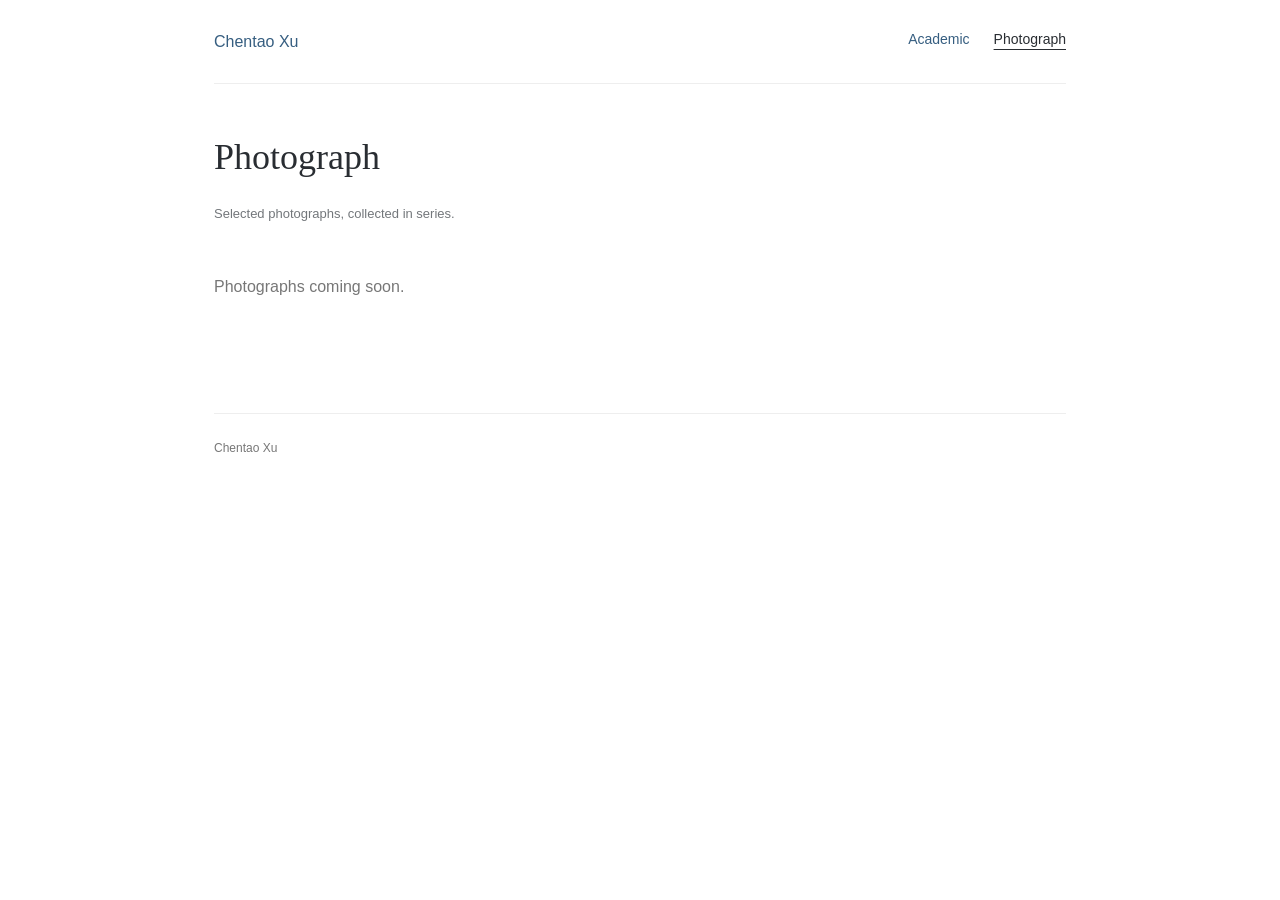
==== photograph/index.html @ 05ad2313 "Refine academic homepage and add year-based photography series" ====
<!doctype html><html lang="en"><head><meta charset="utf-8"><meta name="viewport" content="width=device-width,initial-scale=1"><title>Photograph · Chentao Xu</title><link rel="stylesheet" href="../styles.css"><script src="albums.js" defer></script><script src="gallery.js" defer></script></head><body><div class="page"><header><a href="../">Chentao Xu</a><nav><a href="../">Academic</a><a href="./" aria-current="page">Photograph</a></nav></header><main><h1>Photograph</h1><p class="muted">Selected photographs, collected in series.</p><div id="collection"><p class="empty">Photographs coming soon.</p></div><noscript>Please enable JavaScript to view the collection.</noscript></main><footer>Chentao Xu</footer></div></body></html>
---- styles.css ----
*{box-sizing:border-box}body{margin:0;background:#fff;color:#292d32;font:16px/1.7 -apple-system,BlinkMacSystemFont,"Segoe UI",Arial,sans-serif}a{color:#365e80;text-decoration:none}a:hover{text-decoration:underline}a:focus-visible{outline:2px solid #365e80;outline-offset:4px}.page{max-width:900px;margin:auto;padding:0 24px}header{display:flex;justify-content:space-between;gap:20px;padding:28px 0;border-bottom:1px solid #eee}nav{display:flex;gap:24px;font-size:14px}nav a[aria-current]{color:#292d32;text-decoration:underline;text-underline-offset:5px}main{padding:52px 0 64px}.intro{display:grid;grid-template-columns:1fr 180px;gap:52px;margin-bottom:52px}.portrait{width:180px;height:220px;object-fit:cover}h1{font:400 36px/1.2 Georgia,serif;margin:0 0 24px}h2{font-size:20px;margin:0 0 24px}h3{font-size:16px;margin:0;font-weight:600}p{margin:0 0 16px;overflow-wrap:anywhere}section+section{margin-top:40px}.entry{display:grid;grid-template-columns:180px 1fr;gap:24px;margin-bottom:24px}.entry p{margin:0}.muted,figcaption{font-size:13px;color:#73777b}footer{padding:24px 0;border-top:1px solid #eee;color:#777;font-size:12px}.albums{display:grid;grid-template-columns:repeat(2,minmax(0,1fr));gap:28px}.album img{width:100%;aspect-ratio:3/2;object-fit:cover}.gallery figure{margin:32px 0}.gallery img{width:100%;height:auto;display:block}.back{display:block;margin:24px 0}.empty{margin:48px 0;color:#777}@media(max-width:600px){.intro{grid-template-columns:1fr;gap:24px}.portrait{grid-row:1;width:120px;height:150px}.entry{grid-template-columns:1fr;gap:4px}.albums{grid-template-columns:1fr}h1{font-size:30px}}
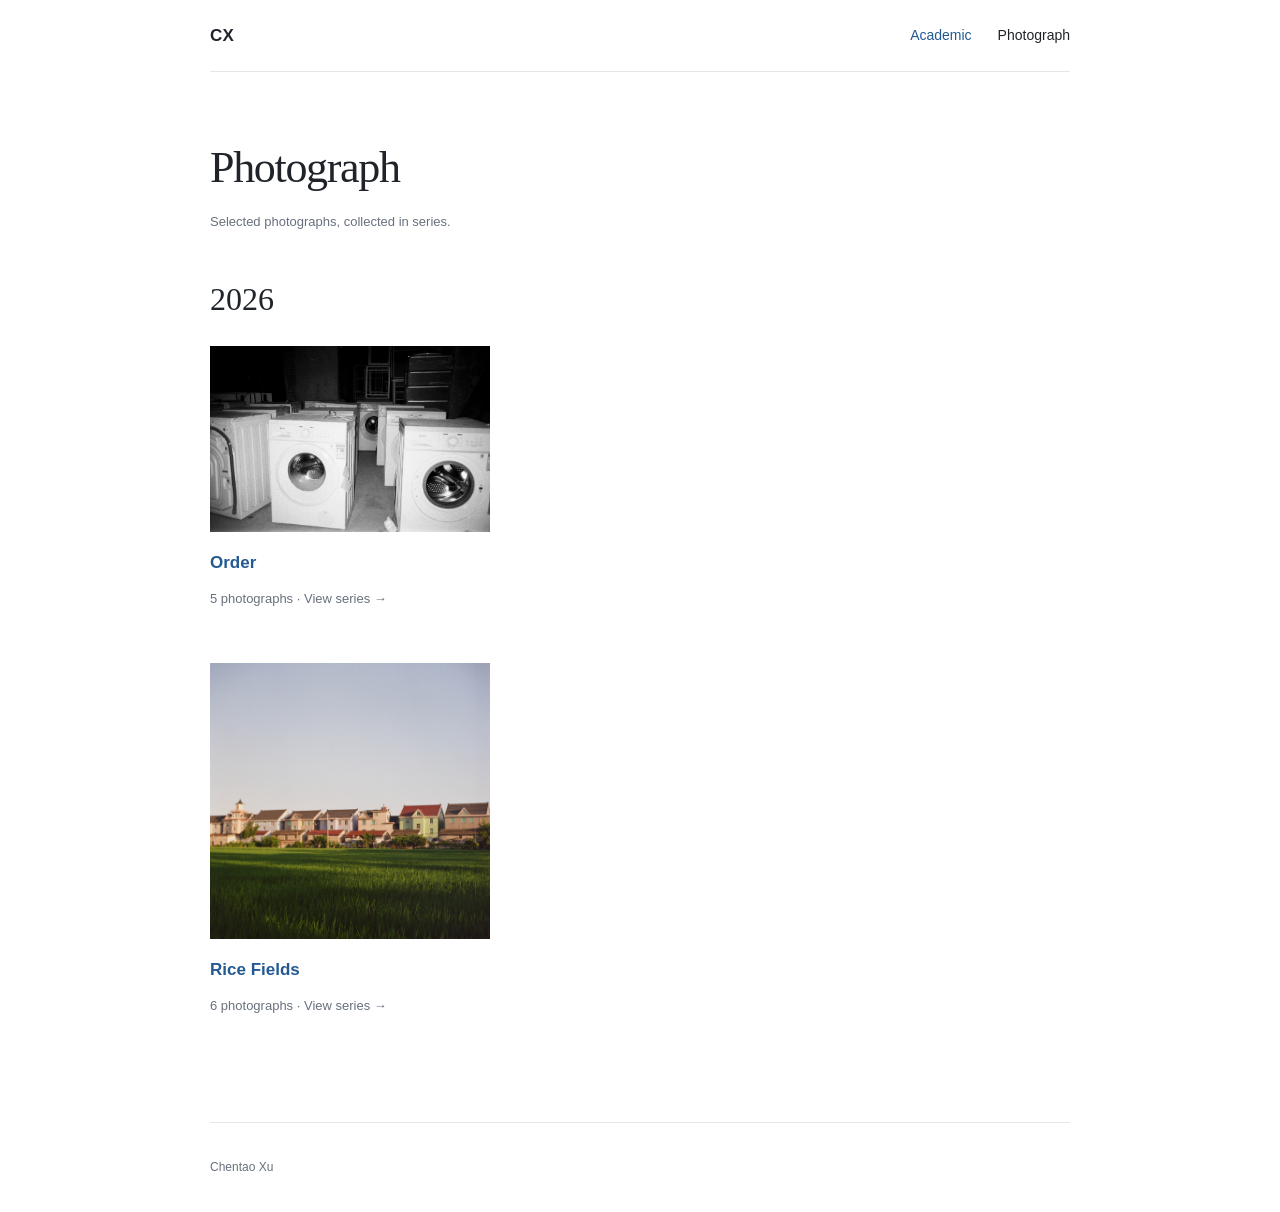
==== commit 89f4e2ef: "Restore minimal layout and curate photography collections" ====
--- a/photograph/index.html
+++ b/photograph/index.html
@@ -1 +1 @@
-<!doctype html><html lang="en"><head><meta charset="utf-8"><meta name="viewport" content="width=device-width,initial-scale=1"><title>Photograph · Chentao Xu</title><link rel="stylesheet" href="../styles.css"><script src="albums.js" defer></script><script src="gallery.js" defer></script></head><body><div class="page"><header><a href="../">Chentao Xu</a><nav><a href="../">Academic</a><a href="./" aria-current="page">Photograph</a></nav></header><main><h1>Photograph</h1><p class="muted">Selected photographs, collected in series.</p><div id="collection"><p class="empty">Photographs coming soon.</p></div><noscript>Please enable JavaScript to view the collection.</noscript></main><footer>Chentao Xu</footer></div></body></html>
+<!doctype html><html lang="en"><head><meta charset="utf-8"><meta name="viewport" content="width=device-width,initial-scale=1"><title>Photograph · Chentao Xu</title><link rel="stylesheet" href="../styles.css?v=3"><script src="albums.js?v=3" defer></script><script src="gallery.js?v=3" defer></script></head><body><div class="page-shell"><header class="site-header"><a class="wordmark" href="../" aria-label="Home">CX</a><nav><a href="../">Academic</a><a href="./" aria-current="page">Photograph</a></nav></header><main class="photo-main"><h1>Photograph</h1><p class="muted">Selected photographs, collected in series.</p><div id="collection"><p class="empty">Photographs coming soon.</p></div><noscript>Please enable JavaScript to view the collection.</noscript></main><footer>Chentao Xu</footer></div></body></html>
--- a/styles.css
+++ b/styles.css
@@ -1 +1,196 @@
-*{box-sizing:border-box}body{margin:0;background:#fff;color:#292d32;font:16px/1.7 -apple-system,BlinkMacSystemFont,"Segoe UI",Arial,sans-serif}a{color:#365e80;text-decoration:none}a:hover{text-decoration:underline}a:focus-visible{outline:2px solid #365e80;outline-offset:4px}.page{max-width:900px;margin:auto;padding:0 24px}header{display:flex;justify-content:space-between;gap:20px;padding:28px 0;border-bottom:1px solid #eee}nav{display:flex;gap:24px;font-size:14px}nav a[aria-current]{color:#292d32;text-decoration:underline;text-underline-offset:5px}main{padding:52px 0 64px}.intro{display:grid;grid-template-columns:1fr 180px;gap:52px;margin-bottom:52px}.portrait{width:180px;height:220px;object-fit:cover}h1{font:400 36px/1.2 Georgia,serif;margin:0 0 24px}h2{font-size:20px;margin:0 0 24px}h3{font-size:16px;margin:0;font-weight:600}p{margin:0 0 16px;overflow-wrap:anywhere}section+section{margin-top:40px}.entry{display:grid;grid-template-columns:180px 1fr;gap:24px;margin-bottom:24px}.entry p{margin:0}.muted,figcaption{font-size:13px;color:#73777b}footer{padding:24px 0;border-top:1px solid #eee;color:#777;font-size:12px}.albums{display:grid;grid-template-columns:repeat(2,minmax(0,1fr));gap:28px}.album img{width:100%;aspect-ratio:3/2;object-fit:cover}.gallery figure{margin:32px 0}.gallery img{width:100%;height:auto;display:block}.back{display:block;margin:24px 0}.empty{margin:48px 0;color:#777}@media(max-width:600px){.intro{grid-template-columns:1fr;gap:24px}.portrait{grid-row:1;width:120px;height:150px}.entry{grid-template-columns:1fr;gap:4px}.albums{grid-template-columns:1fr}h1{font-size:30px}}
+:root {
+  --text: #20242a;
+  --muted: #68717d;
+  --accent: #245a92;
+  --line: #e3e7eb;
+}
+
+* { box-sizing: border-box; }
+
+html { scroll-behavior: smooth; }
+
+body {
+  margin: 0;
+  color: var(--text);
+  background: #fff;
+  font-family: -apple-system, BlinkMacSystemFont, "Segoe UI", Arial, sans-serif;
+  line-height: 1.6;
+  -webkit-font-smoothing: antialiased;
+}
+
+a { color: var(--accent); text-decoration: none; }
+a:hover { text-decoration: underline; }
+
+.page-shell {
+  width: min(860px, calc(100% - 40px));
+  margin: 0 auto;
+}
+
+.site-header {
+  min-height: 72px;
+  display: flex;
+  align-items: center;
+  justify-content: space-between;
+  border-bottom: 1px solid var(--line);
+}
+
+.wordmark {
+  color: var(--text);
+  font-size: 17px;
+  font-weight: 700;
+  letter-spacing: 0.02em;
+}
+
+.wordmark:hover { text-decoration: none; }
+
+nav {
+  display: flex;
+  gap: 26px;
+  font-size: 14px;
+}
+
+.hero {
+  display: grid;
+  grid-template-columns: minmax(0, 1fr) 250px;
+  gap: 64px;
+  align-items: start;
+  padding: 100px 0 96px;
+}
+
+h1 {
+  margin: 0 0 20px;
+  font-family: Georgia, "Times New Roman", serif;
+  font-size: clamp(44px, 7vw, 64px);
+  font-weight: 500;
+  letter-spacing: -0.03em;
+  line-height: 1.1;
+}
+
+.intro {
+  max-width: 520px;
+  margin: 0;
+  color: var(--muted);
+  font-size: 18px;
+}
+
+.contact-row { margin-top: 28px; font-size: 14px; }
+.contact-row span { margin-left: 4px; }
+
+.profile-summary {
+  padding-left: 28px;
+  border-left: 2px solid var(--line);
+}
+
+dl { margin: 0; }
+dl > div + div { margin-top: 24px; }
+
+dt {
+  color: var(--muted);
+  font-size: 12px;
+  font-weight: 600;
+  letter-spacing: 0.06em;
+  text-transform: uppercase;
+}
+
+dd {
+  margin: 5px 0 0;
+  font-size: 14px;
+  line-height: 1.5;
+}
+
+.section {
+  padding: 72px 0 92px;
+  border-top: 1px solid var(--line);
+}
+
+.section-heading h2 {
+  margin: 0 0 34px;
+  font-family: Georgia, "Times New Roman", serif;
+  font-size: 32px;
+  font-weight: 500;
+}
+
+.timeline { border-top: 1px solid var(--line); }
+
+.timeline-item {
+  display: grid;
+  grid-template-columns: 140px 1fr;
+  gap: 28px;
+  padding: 25px 0;
+  border-bottom: 1px solid var(--line);
+}
+
+.date {
+  margin: 3px 0 0;
+  color: var(--muted);
+  font-size: 13px;
+  font-variant-numeric: tabular-nums;
+}
+
+.timeline-item h3 {
+  margin: 0 0 4px;
+  font-size: 17px;
+  font-weight: 600;
+}
+
+.timeline-item p:last-child {
+  margin: 0;
+  color: var(--muted);
+  font-size: 14px;
+}
+
+footer {
+  min-height: 90px;
+  display: flex;
+  align-items: center;
+  justify-content: space-between;
+  border-top: 1px solid var(--line);
+  color: var(--muted);
+  font-size: 12px;
+}
+
+@media (max-width: 680px) {
+  .hero {
+    grid-template-columns: 1fr;
+    gap: 46px;
+    padding: 72px 0;
+  }
+
+  .profile-summary {
+    padding: 24px 0 0;
+    border-top: 1px solid var(--line);
+    border-left: 0;
+  }
+
+  .timeline-item { grid-template-columns: 1fr; gap: 8px; }
+  footer { min-height: 110px; }
+}
+
+/* Additions to the approved minimal layout. */
+.portrait { position: relative; overflow: hidden; width: 180px; height: 220px; margin: 0 auto; }
+.portrait img { position: absolute; display: block; width: 180%; max-width: none; height: auto; left: -12%; top: -23%; }
+.contact-row a { overflow-wrap: anywhere; }
+.contact-row .github { display: inline-block; margin-top: 10px; }
+nav a[aria-current="page"] { color: var(--text); }
+a:focus-visible { outline: 2px solid var(--accent); outline-offset: 4px; }
+.photo-main { padding: 72px 0 92px; }
+.photo-main > h1 { font-size: 44px; }
+.muted, figcaption { color: var(--muted); font-size: 13px; }
+.empty { margin: 48px 0; color: var(--muted); }
+.photo-main section { margin-top: 48px; }
+.photo-main h2 { font: 500 32px Georgia, serif; margin: 0 0 28px; }
+.albums { display: grid; grid-template-columns: 1fr; gap: 40px; }
+.album { display: block; min-width: 0; }
+.album-preview { display: grid; grid-template-columns: repeat(3, minmax(0, 1fr)); gap: 10px; align-items: center; }
+.album-preview img { display: block; width: 100%; height: auto; }
+.album h3 { font-size: 17px; font-weight: 600; margin-bottom: 6px; }
+.back { display: inline-block; margin: 24px 0; }
+.gallery { max-width: 620px; margin: 0 auto; }
+.gallery figure { margin: 40px 0; }
+.gallery img { width: auto; height: auto; max-width: 100%; max-height: 62vh; display: block; margin: 0 auto; }
+figcaption { margin-top: 8px; }
+@media (max-width: 680px) {
+  .portrait { margin: 0; width: 150px; height: 183px; }
+  .albums { grid-template-columns: 1fr; }
+  nav { gap: 18px; }
+}
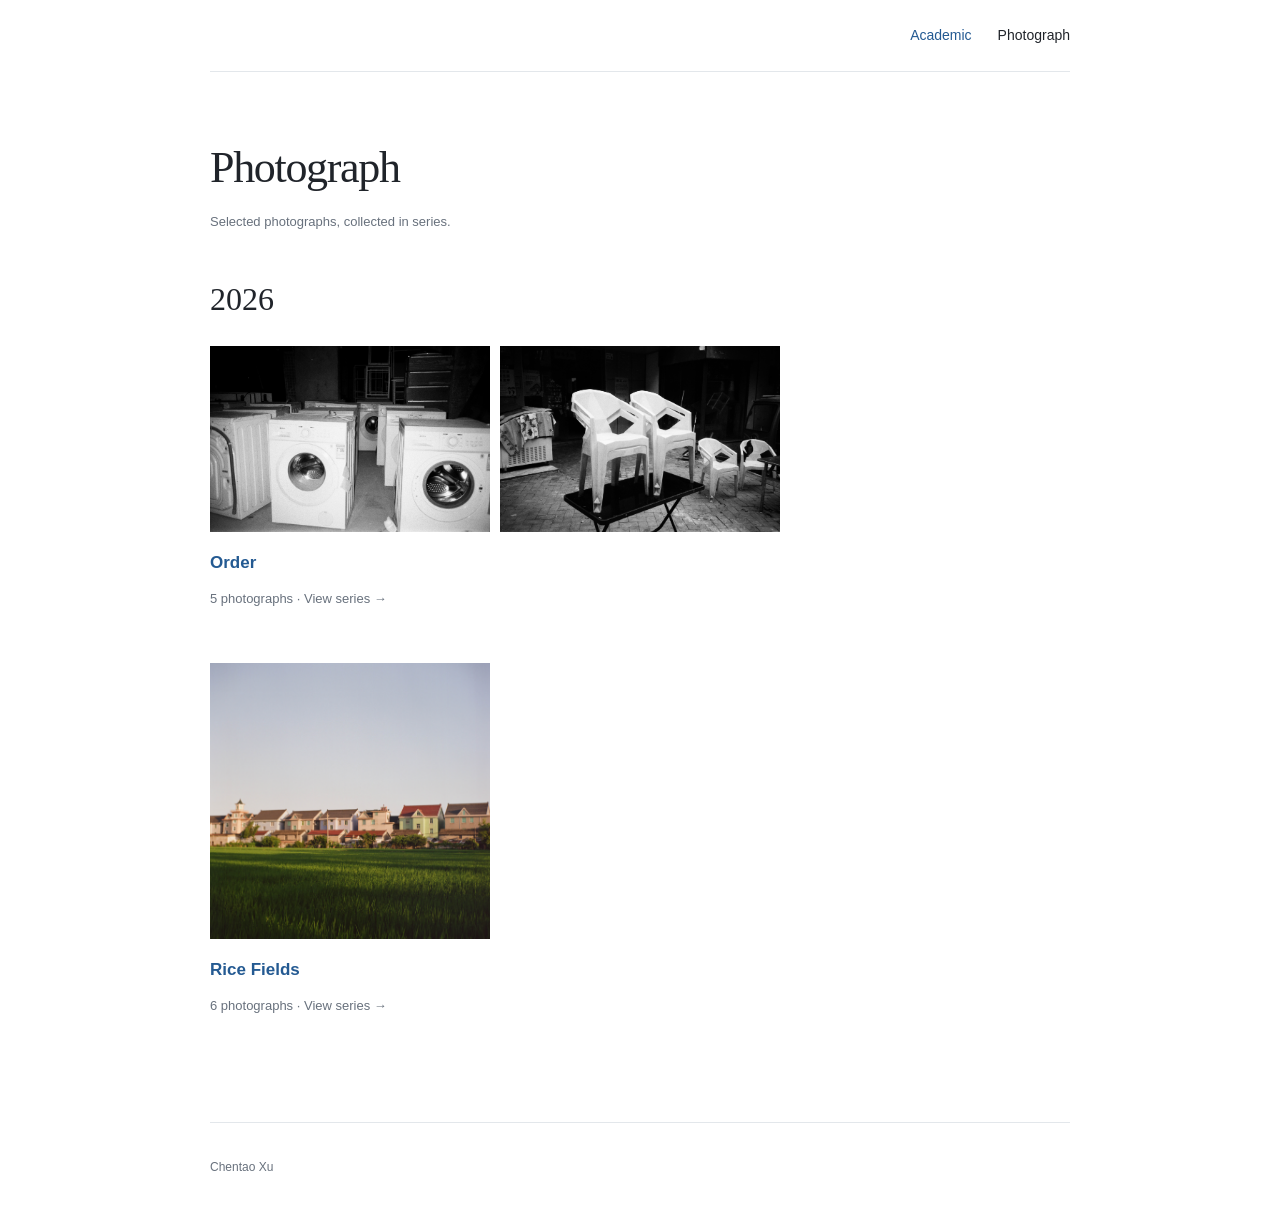
==== commit 9f808690: "Refine mobile portrait layout and simplify site header" ====
--- a/photograph/index.html
+++ b/photograph/index.html
@@ -1 +1 @@
-<!doctype html><html lang="en"><head><meta charset="utf-8"><meta name="viewport" content="width=device-width,initial-scale=1"><title>Photograph · Chentao Xu</title><link rel="stylesheet" href="../styles.css?v=3"><script src="albums.js?v=3" defer></script><script src="gallery.js?v=3" defer></script></head><body><div class="page-shell"><header class="site-header"><a class="wordmark" href="../" aria-label="Home">CX</a><nav><a href="../">Academic</a><a href="./" aria-current="page">Photograph</a></nav></header><main class="photo-main"><h1>Photograph</h1><p class="muted">Selected photographs, collected in series.</p><div id="collection"><p class="empty">Photographs coming soon.</p></div><noscript>Please enable JavaScript to view the collection.</noscript></main><footer>Chentao Xu</footer></div></body></html>
+<!doctype html><html lang="en"><head><meta charset="utf-8"><meta name="viewport" content="width=device-width,initial-scale=1"><title>Photograph · Chentao Xu</title><link rel="stylesheet" href="../styles.css?v=4"><script src="albums.js?v=3" defer></script><script src="gallery.js?v=3" defer></script></head><body><div class="page-shell"><header class="site-header"><nav><a href="../">Academic</a><a href="./" aria-current="page">Photograph</a></nav></header><main class="photo-main"><h1>Photograph</h1><p class="muted">Selected photographs, collected in series.</p><div id="collection"><p class="empty">Photographs coming soon.</p></div><noscript>Please enable JavaScript to view the collection.</noscript></main><footer>Chentao Xu</footer></div></body></html>
--- a/styles.css
+++ b/styles.css
@@ -30,18 +30,10 @@
   min-height: 72px;
   display: flex;
   align-items: center;
-  justify-content: space-between;
+  justify-content: flex-end;
   border-bottom: 1px solid var(--line);
 }
 
-.wordmark {
-  color: var(--text);
-  font-size: 17px;
-  font-weight: 700;
-  letter-spacing: 0.02em;
-}
-
-.wordmark:hover { text-decoration: none; }
 
 nav {
   display: flex;
@@ -169,6 +161,8 @@
 /* Additions to the approved minimal layout. */
 .portrait { position: relative; overflow: hidden; width: 180px; height: 220px; margin: 0 auto; }
 .portrait img { position: absolute; display: block; width: 180%; max-width: none; height: auto; left: -12%; top: -23%; }
+.hero > .portrait { grid-column: 2; grid-row: 1; }
+.hero > div:not(.portrait) { grid-column: 1; grid-row: 1; }
 .contact-row a { overflow-wrap: anywhere; }
 .contact-row .github { display: inline-block; margin-top: 10px; }
 nav a[aria-current="page"] { color: var(--text); }
@@ -190,7 +184,10 @@
 .gallery img { width: auto; height: auto; max-width: 100%; max-height: 62vh; display: block; margin: 0 auto; }
 figcaption { margin-top: 8px; }
 @media (max-width: 680px) {
-  .portrait { margin: 0; width: 150px; height: 183px; }
+  .hero { display: flow-root; }
+  .hero > .portrait { float: right; margin: 0 0 16px 20px; width: 100px; height: 122px; }
+  .hero h1 { font-size: 32px; }
+  .hero .intro { font-size: 16px; }
   .albums { grid-template-columns: 1fr; }
   nav { gap: 18px; }
 }
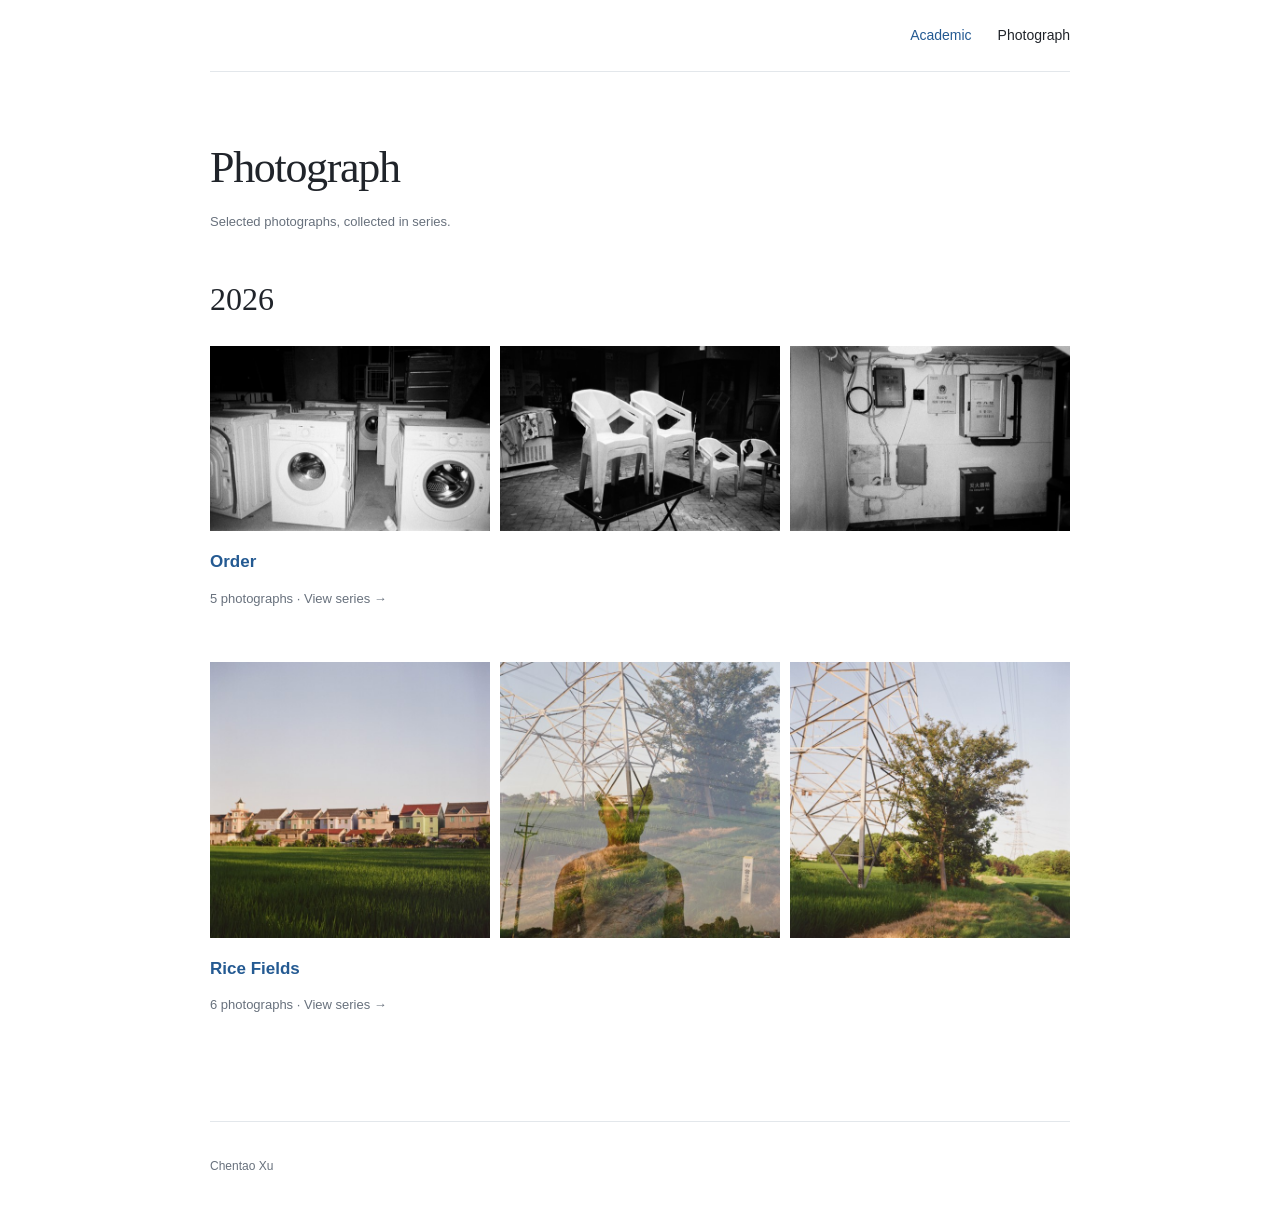
==== commit 04fed18d: "Optimize web images and remove full-resolution originals" ====
--- a/photograph/index.html
+++ b/photograph/index.html
@@ -1 +1 @@
-<!doctype html><html lang="en"><head><meta charset="utf-8"><meta name="viewport" content="width=device-width,initial-scale=1"><title>Photograph · Chentao Xu</title><link rel="stylesheet" href="../styles.css?v=4"><script src="albums.js?v=3" defer></script><script src="gallery.js?v=3" defer></script></head><body><div class="page-shell"><header class="site-header"><nav><a href="../">Academic</a><a href="./" aria-current="page">Photograph</a></nav></header><main class="photo-main"><h1>Photograph</h1><p class="muted">Selected photographs, collected in series.</p><div id="collection"><p class="empty">Photographs coming soon.</p></div><noscript>Please enable JavaScript to view the collection.</noscript></main><footer>Chentao Xu</footer></div></body></html>
+<!doctype html><html lang="en"><head><meta charset="utf-8"><meta name="viewport" content="width=device-width,initial-scale=1"><title>Photograph · Chentao Xu</title><link rel="stylesheet" href="../styles.css?v=4"><script src="albums.js?v=5" defer></script><script src="gallery.js?v=5" defer></script></head><body><div class="page-shell"><header class="site-header"><nav><a href="../">Academic</a><a href="./" aria-current="page">Photograph</a></nav></header><main class="photo-main"><h1>Photograph</h1><p class="muted">Selected photographs, collected in series.</p><div id="collection"><p class="empty">Photographs coming soon.</p></div><noscript>Please enable JavaScript to view the collection.</noscript></main><footer>Chentao Xu</footer></div></body></html>
